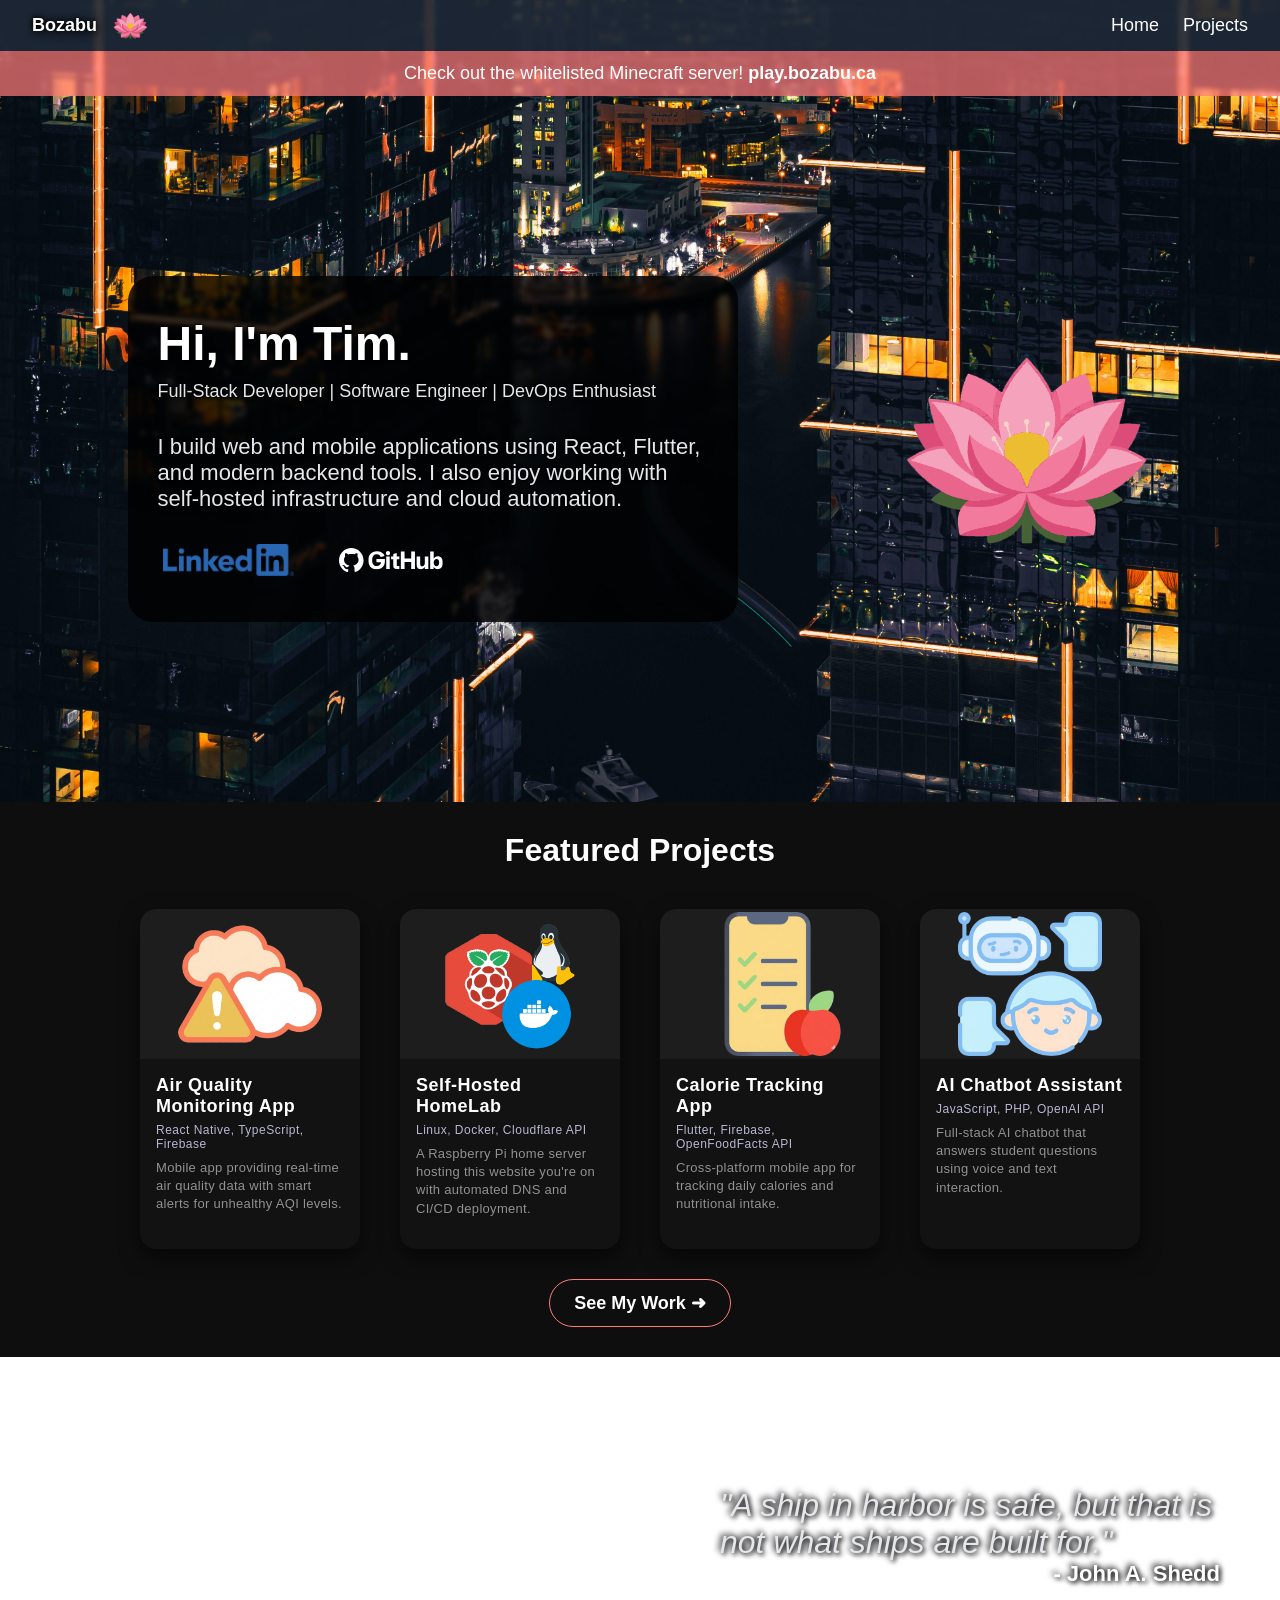
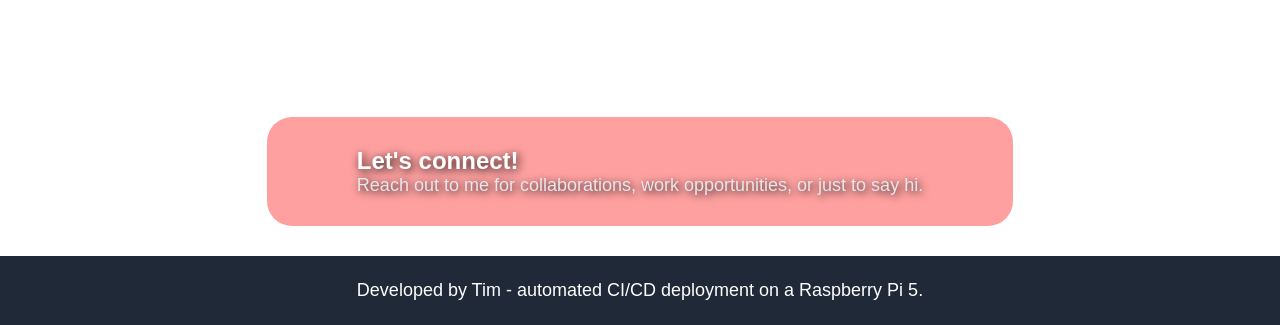
==== site/index.html @ 7a473f51 "linked project navs, change styles ver" ====
<!DOCTYPE html>
<html>
    <head>
        <meta charset="UTF-8">
        <link rel="stylesheet" href="styles.css?v=1.5">
        <link rel="stylesheet" href="https://rsms.me/inter/inter.css">
        <link rel="icon" href="resources/logos/LotusBua.png">
        <title>Bozabu Homepage</title>
    </head>
    <!--divider-->

    <body>
        <div class="top-navigation"> 
            <div class="header blur">
                <div class="iconText"><a href="/">Bozabu</a> <img class="iconLogo" src="resources/logos/LotusBua.png"></div>
                <ul>
                    <li><a href="/">Home</a></li>
                    <li><a href="/projects/">Projects</a></li>
                </ul>
            </div>
            <div class="banner blur">
                <p>Check out the whitelisted Minecraft server! <b> play.bozabu.ca </b></p>
            </div>
        </div>
        <div class="body">
            <div class="top-section">
                <div class="top-section-left rounded blur">
                    <h2>Hi, I'm Tim.</h2>
                    <p>Full-Stack Developer | Software Engineer | DevOps Enthusiast</p>
                    <p>I build web and mobile applications using React, Flutter, and modern backend tools. I also enjoy working with self-hosted infrastructure and cloud automation.</p>
                    <div class="social-links">
                        <a href="https://linkedin.com/in/timha612" target="_blank">
                            <img class="social-icon" src="resources/logos/LI-Logo.png" alt="LinkedIn">
                        </a>
                        <a href="https://github.com/IAmBamboo" target="_blank">
                            <img class="social-icon" src="resources/logos/GitHub_Lockup_White_Clearspace.svg" alt="GitHub">
                        </a>
                    </div>
                    
                </div>
                <img class="top-section-right" src="resources/logos/LotusBua.png">
            </div>
            <div class="middle-section">
                <div class="middle-title">Featured Projects</div>
                <div class="middle-image-container">
                    <a href="/projects/#air-quality" class="project-card-link">
                        <div class="project-card">
                            <div class="thumbnail-wrapper"> 
                                <img class="project-thumbnail" src="resources/thumbnails/AQIapp.png">
                            </div>
                            <div class="project-content">
                                <h3 class="project-title">Air Quality Monitoring App</h3>
                                <div class="project-tech">
                                    React Native, TypeScript, Firebase
                                </div>
                                <p class="project-description">
                                    Mobile app providing real-time air quality data with smart alerts for unhealthy AQI levels.
                                </p>
                            </div>
                        </div>
                    </a>
                    <a href="/projects/#homelab" class="project-card-link">
                        <div class="project-card">
                            <div class="thumbnail-wrapper"> 
                                <img class="project-thumbnail" src="resources/thumbnails/HomeLabThumb.png">
                            </div>
                            <div class="project-content">
                                <h3 class="project-title">Self-Hosted HomeLab</h3>
                                <div class="project-tech">
                                    Linux, Docker, Cloudflare API
                                </div>
                                <p class="project-description">
                                    A Raspberry Pi home server hosting this website you're on with automated DNS and CI/CD deployment.
                                </p>
                            </div>
                        </div>
                    </a>
                    <a href="/projects/#calorie-tracker" class="project-card-link">
                        <div class="project-card">
                            <div class="thumbnail-wrapper"> 
                                <img class="project-thumbnail" src="resources/thumbnails/CalorieApp.png">
                            </div>
                            <div class="project-content">
                                <h3 class="project-title">Calorie Tracking App</h3>
                                <div class="project-tech">
                                    Flutter, Firebase, OpenFoodFacts API
                                </div>
                                <p class="project-description">
                                    Cross-platform mobile app for tracking daily calories and nutritional intake.
                                </p>
                            </div>
                        </div>
                    </a>
                    <a href="/projects/#ai-chatbot" class="project-card-link">
                        <div class="project-card">
                            <div class="thumbnail-wrapper"> 
                                <img class="project-thumbnail" src="resources/thumbnails/AIchatbotapp.png">
                            </div>
                            <div class="project-content">
                                <h3 class="project-title">AI Chatbot Assistant</h3>
                                <div class="project-tech">
                                    JavaScript, PHP, OpenAI API
                                </div>
                                <p class="project-description">
                                    Full-stack AI chatbot that answers student questions using voice and text interaction.
                                </p>
                            </div>
                        </div>
                    </a>
                </div>
                <a href="/projects/" class="btnA">See My Work ➜</a>
            </div>
            <div class="lower-section">
                <div class="lower-section-quote">
                    <p class="quote">"A ship in harbor is safe, but that is not what ships are built for."</p>
                    <div class="quoteauthor">- John A. Shedd</div>
                </div>
                <div class="newsletter rounded blur">
                    <div class="newsletter-text">
                        <h2>Let's connect!</h2>
                        <p>Reach out to me for collaborations, work opportunities, or just to say hi.</p>
                    </div>
                </div>
            </div>
        </div>
        <div class="footer">
            Developed by Tim - automated CI/CD deployment on a Raspberry Pi 5.
        </div>
    </body>
</html>
---- site/styles.css ----
* {
    font-family: 'Inter', Arial, Helvetica, sans-serif;
    margin: 0;
    padding: 0;
    box-sizing: border-box;
}

body {
    margin-bottom: 0;
    margin-left: 0;
    margin-right: 0;
    padding: 0;
    background-image: url("resources/backgrounds/pexels-apasaric-2603464.jpg");
    background-attachment: fixed;
    background-position: center;
    background-repeat: no-repeat;
    background-size: cover;
    background-position-y: 0;
}

li {
    margin: 0;
    padding: 0;
    list-style-type: none;
}

a {
    text-decoration: none;
    color: white;
}

.blur {
    backdrop-filter: blur(2px);
}

.rounded {
    border-radius: 25px;
}

.top-navigation {
    position: sticky;
    top: 0;
    z-index: 1000;
}

.header {
    background-color: rgba(31, 41, 55, 0.9);
    display: flex;
    justify-content: space-between;
    padding: 8px 32px;
}

.banner {
    display: flex;
    justify-content: center;
    background-color: #ff7a7ab6;
    padding: 12px;
    color: white;
    font-size: 18px;
}

.header a {
    font-size: 18px;
}

.header a:hover {
    text-shadow: 0px 0px 2px white,
                1px 1px 2px white;
}

.header ul {
    display: flex;
    gap: 24px;
    align-items: center;
}

.iconText {
    text-shadow: 2px 2px 10px black,
                -1px -1px 4px black;
    color: white;
    font-size: 24px;
    font-weight: 700;
    gap: 16px;
    flex-shrink: 0;
    display: flex;
    align-items: center;
    justify-content: center;
}

.iconLogo {
    width: 35px;
    height: 35px;
}

.top-section {
    display: flex;
    flex-direction: column;
    padding: 180px 0;
    align-items: center;
}

.top-section-left {
    flex-direction: column;
    background-color: rgba(0,0,0,0.8);
    padding: 30px;
    display: flex;
    align-items: center;
    transition: all 0.4s ease;
}

.top-section-left:hover {
    background-color: rgba(0,0,0,0.85);
}

.top-section-left h2, .top-section-left p {
    max-width: 550px;
    text-align: center;
}

.top-section-left h2 {
    color: white;
    font-size: 48px;
    text-shadow: 2px 2px 10px black,
                -1px -1px 3px black;
    margin: 10px 0;
    transition: all 0.4s ease;
}

.top-section-left h2:hover {
    text-shadow: 0 0 10px white;
}

.top-section-left p:first-of-type {
    font-size: 18px;
    margin-top: 0;
    margin-bottom: 12px;
}

.top-section-left p {
    color: #E5E7EB;
    font-size: 22px;
    margin: 20px 0;
    transition: all 0.4s ease;
    text-shadow: 2px 2px 10px black,
                    -2px -2px 10px black,
                    -1px -1px 1px black,
                    1px 1px 1px black;
}

.top-section-left p:hover {
    text-shadow: 0 0 8px white;
    color: white;
}

.top-section-right {
    width: 250px;
    height: 250px;
    padding-top: 90px;
    transition: all 0.4s ease;
}

.top-section-right:hover {
    transform: scale(1.1);
    filter: brightness(1.2);
}

.middle-section {
    background-color: #0e0e0e;
    display: flex;
    flex-direction: column;
    align-items: center;
}

.middle-title {
    margin-top: 30px;
    color: white;
    font-size: 32px;
    font-weight: bold;
    text-align: center;
    transition: all 0.4s ease;
}

.middle-title:hover {
    text-shadow: 0 0 8px rgba(255, 255, 255, 0.637);
}

.middle-image-container {
    display: flex;
    flex-wrap: wrap;
    justify-content: center;
    align-items: center;
    gap: 40px;
    margin: 40px 0;
}

.btnA {
    margin: -10px 0 30px 0;
    padding: 12px 24px;
    border-radius: 24px;
    background-color: #0e0e0e;
    border: 1px solid #ff7a7a;
    font-size: 18px;
    font-weight: bold;
    color: white;
    flex-shrink: 0;
    transition: all 0.2s ease;
}

.btnA:hover {
    transform: scale(1.1);
    filter: brightness(1.2);
    box-shadow: 0 0 6px #ff7a7acb;
    background-color: #ff4f4f;
}

.lower-section {
    flex: 1;
    display: flex;
    flex-direction: column;
    justify-content: center;
    align-items: center;
    background-image: url("resources/backgrounds/pexels-aleksandar-pasaric-2341830.jpg");
    background-attachment: fixed;
    background-position: top;
    background-repeat: no-repeat;
    background-size: cover;
    padding: 0 0;
}

.lower-section-quote {
    padding: 130px 60px;
    display: flex;
    flex-direction: column;
    align-items: center;
}

p.quote, .quoteauthor {
    text-shadow: 2px 2px 5px black,
                    -2px -2px 6px black;
}

p.quote {
    color: #E5E7EB;
    font-size: 32px;
    font-style: italic;
    text-align: center;
    max-width: 500px;
}
.quoteauthor {
    color: white;
    font-size: 22px;
    font-weight: bold;
}

.newsletter {
    align-self: center;
    background-color: #ff7a7ab6;
    margin-bottom: 30px;
    display: flex;
    flex-direction: column;
    align-items: center;
    justify-content: space-between;
    padding: 10px 50px;
    gap: 20px;
    transition: all 0.8s ease;
}

.newsletter:hover {
    background-color: #ff7a7a;
}

.newsletter-text h2 {
    color: white;
    text-shadow: 2px 2px 10px black;
}

.newsletter-text p {
    color: #E5E7EB;
    text-shadow: 2px 2px 8px black;
    font-size: 18px;
}

.newsletter button {
    padding: 12px 36px;
    border-radius: 8px;
    background: rgba(245, 71, 71, 0.2);
    border: 1px solid white;
    font-size: 18px;
    font-weight: bold;
    color: white;
    flex-shrink: 0;
}

.newsletter button:hover {
    background: white;
    color: #ff7a7a;
    border: 1px solid #ff7a7a;
}

.footer {
    display: flex;
    justify-content: center;
    background-color: #1F2937;
    padding: 24px;
    color: white;
    font-size: 18px;
}

.project-card-link {
    text-decoration: none;
    display: block;
}

.project-card {
    width: 220px;
    min-height: 340px;
    background: #121212;
    border-radius: 16px;
    overflow: hidden;
    box-shadow: 0 8px 20px rgba(0,0,0,0.55);
    display: flex;
    flex-direction: column;
    transition: all 0.5s ease;
}

.project-card:hover {
    transform: translateY(-16px);
    box-shadow: 0 0 24px white;
}

.project-thumbnail {
    width: 90%;
    height: 150px;
    object-fit: contain;
    
}

.thumbnail-wrapper {
    padding: 30px;
    height: 150px;
    display: flex;
    justify-content: center;
    align-items: center;
    background-color: #ffffff0c;
}

.project-content {
    padding: 16px;
}

.project-title {
    font-size: 18px;
    color: white;
    margin-bottom: 6px;
    letter-spacing: 0.5px;
    font-weight: 600;
    text-shadow: 0 0 1px rgba(0,0,0,0.1);
}

.project-description {
    font-size: 13px;
    color: #929292;
    line-height: 1.4;
    font-weight: 400;
    letter-spacing: 0.3px;
    text-shadow: 0 0 1px rgba(0,0,0,0.1);
}

.project-tech {
    font-size: 12px;
    color: #b8b8d4;
    font-weight: 400;
    margin-bottom: 8px;
    letter-spacing: 0.5px;
    text-shadow: 0 0 1px rgba(0,0,0,0.1);
}

.social-links {
    display: flex;
    flex-direction: row;
    gap: 16px;
    margin: 12px 0;
    flex-wrap: wrap;
}

.social-icon {
    height: 32px;
    width: auto;
    transition: all 0.2s ease;
    margin-right: 20px;
    margin-left: 5px;
}

.social-icon:hover {
    transform: scale(1.1);
    filter: brightness(1.6);
}

@media(min-width: 1150px) {
    body {
        background-position-y: -900px;
    }
    .top-section {
        display: flex;
        flex-direction: row;
        justify-content: space-around;
        padding: 180px 90px;
        gap: 90px;
    }
    .lower-section, .lower-section-quote {
        align-items: flex-end;
    }

    .top-section-left {
        align-items: flex-start;
    }

    .top-section-right {
        padding-top: 0;
    }
    .top-section-left h2, .top-section-left p, p.quote {
        text-align: left;
    }
    .top-section-left button {
        align-self: flex-start;
    }
    .newsletter {
        flex-direction: row;
        gap: 120px;
        padding: 30px 90px;
    }
}
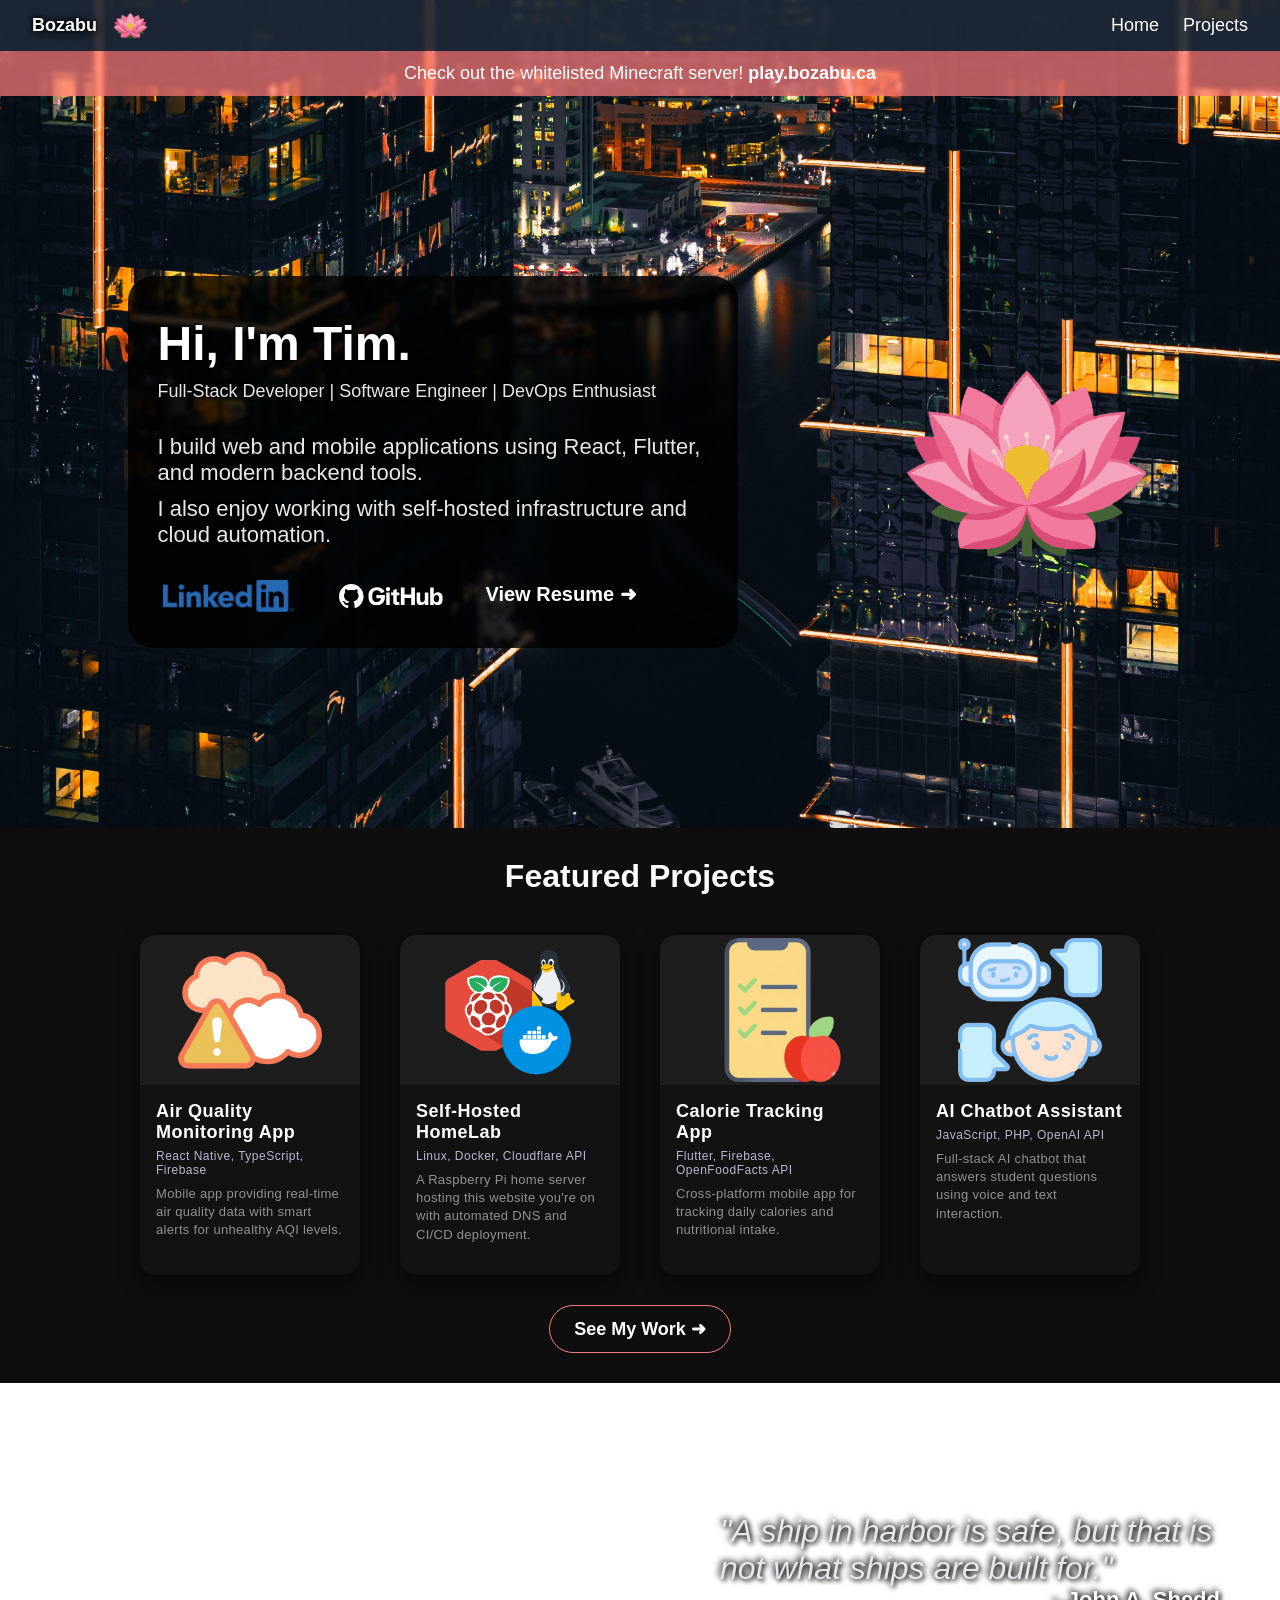
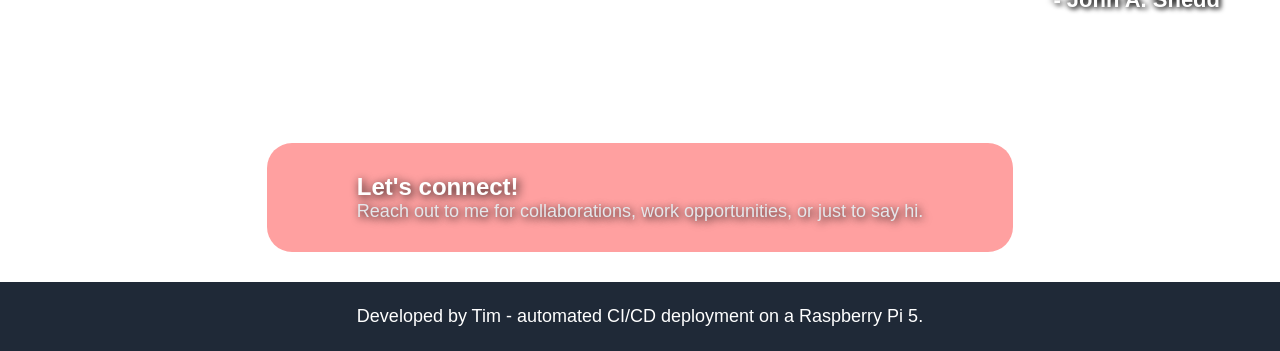
==== commit fee598eb: "add resume-btn, edit top-section-left paragraph" ====
--- a/site/index.html
+++ b/site/index.html
@@ -2,7 +2,7 @@
 <html>
     <head>
         <meta charset="UTF-8">
-        <link rel="stylesheet" href="styles.css?v=1.5">
+        <link rel="stylesheet" href="styles.css?v=1.51">
         <link rel="stylesheet" href="https://rsms.me/inter/inter.css">
         <link rel="icon" href="resources/logos/LotusBua.png">
         <title>Bozabu Homepage</title>
@@ -27,7 +27,8 @@
                 <div class="top-section-left rounded blur">
                     <h2>Hi, I'm Tim.</h2>
                     <p>Full-Stack Developer | Software Engineer | DevOps Enthusiast</p>
-                    <p>I build web and mobile applications using React, Flutter, and modern backend tools. I also enjoy working with self-hosted infrastructure and cloud automation.</p>
+                    <p>I build web and mobile applications using React, Flutter, and modern backend tools.</p>
+                    <p>I also enjoy working with self-hosted infrastructure and cloud automation.</p>
                     <div class="social-links">
                         <a href="https://linkedin.com/in/timha612" target="_blank">
                             <img class="social-icon" src="resources/logos/LI-Logo.png" alt="LinkedIn">
@@ -35,6 +36,7 @@
                         <a href="https://github.com/IAmBamboo" target="_blank">
                             <img class="social-icon" src="resources/logos/GitHub_Lockup_White_Clearspace.svg" alt="GitHub">
                         </a>
+                        <a href="resources/TimHaResume.pdf" target="_blank" class="resume-btn">View Resume ➜</a>
                     </div>
                     
                 </div>
--- a/site/styles.css
+++ b/site/styles.css
@@ -147,6 +147,10 @@
                     1px 1px 1px black;
 }
 
+.top-section-left p:last-of-type {
+    margin-top: -10px;
+}
+
 .top-section-left p:hover {
     text-shadow: 0 0 8px white;
     color: white;
@@ -379,14 +383,14 @@
     display: flex;
     flex-direction: row;
     gap: 16px;
-    margin: 12px 0;
+    margin: 12px 0 -30px 0;
     flex-wrap: wrap;
 }
 
 .social-icon {
     height: 32px;
     width: auto;
-    transition: all 0.2s ease;
+    transition: all 0.4s ease;
     margin-right: 20px;
     margin-left: 5px;
 }
@@ -394,6 +398,23 @@
 .social-icon:hover {
     transform: scale(1.1);
     filter: brightness(1.6);
+}
+
+.resume-btn {
+    margin: -10px 0 30px 0;
+    padding: 12px 2px;
+    border-radius: 24px;
+    font-size: 20px;
+    font-weight: bold;
+    color: white;
+    flex-shrink: 0;
+    transition: all 0.4s ease;
+}
+
+.resume-btn:hover {
+    transform: scale(1.1);
+    filter: brightness(1.2);
+    text-shadow: 0 0 4px white;
 }
 
 @media(min-width: 1150px) {
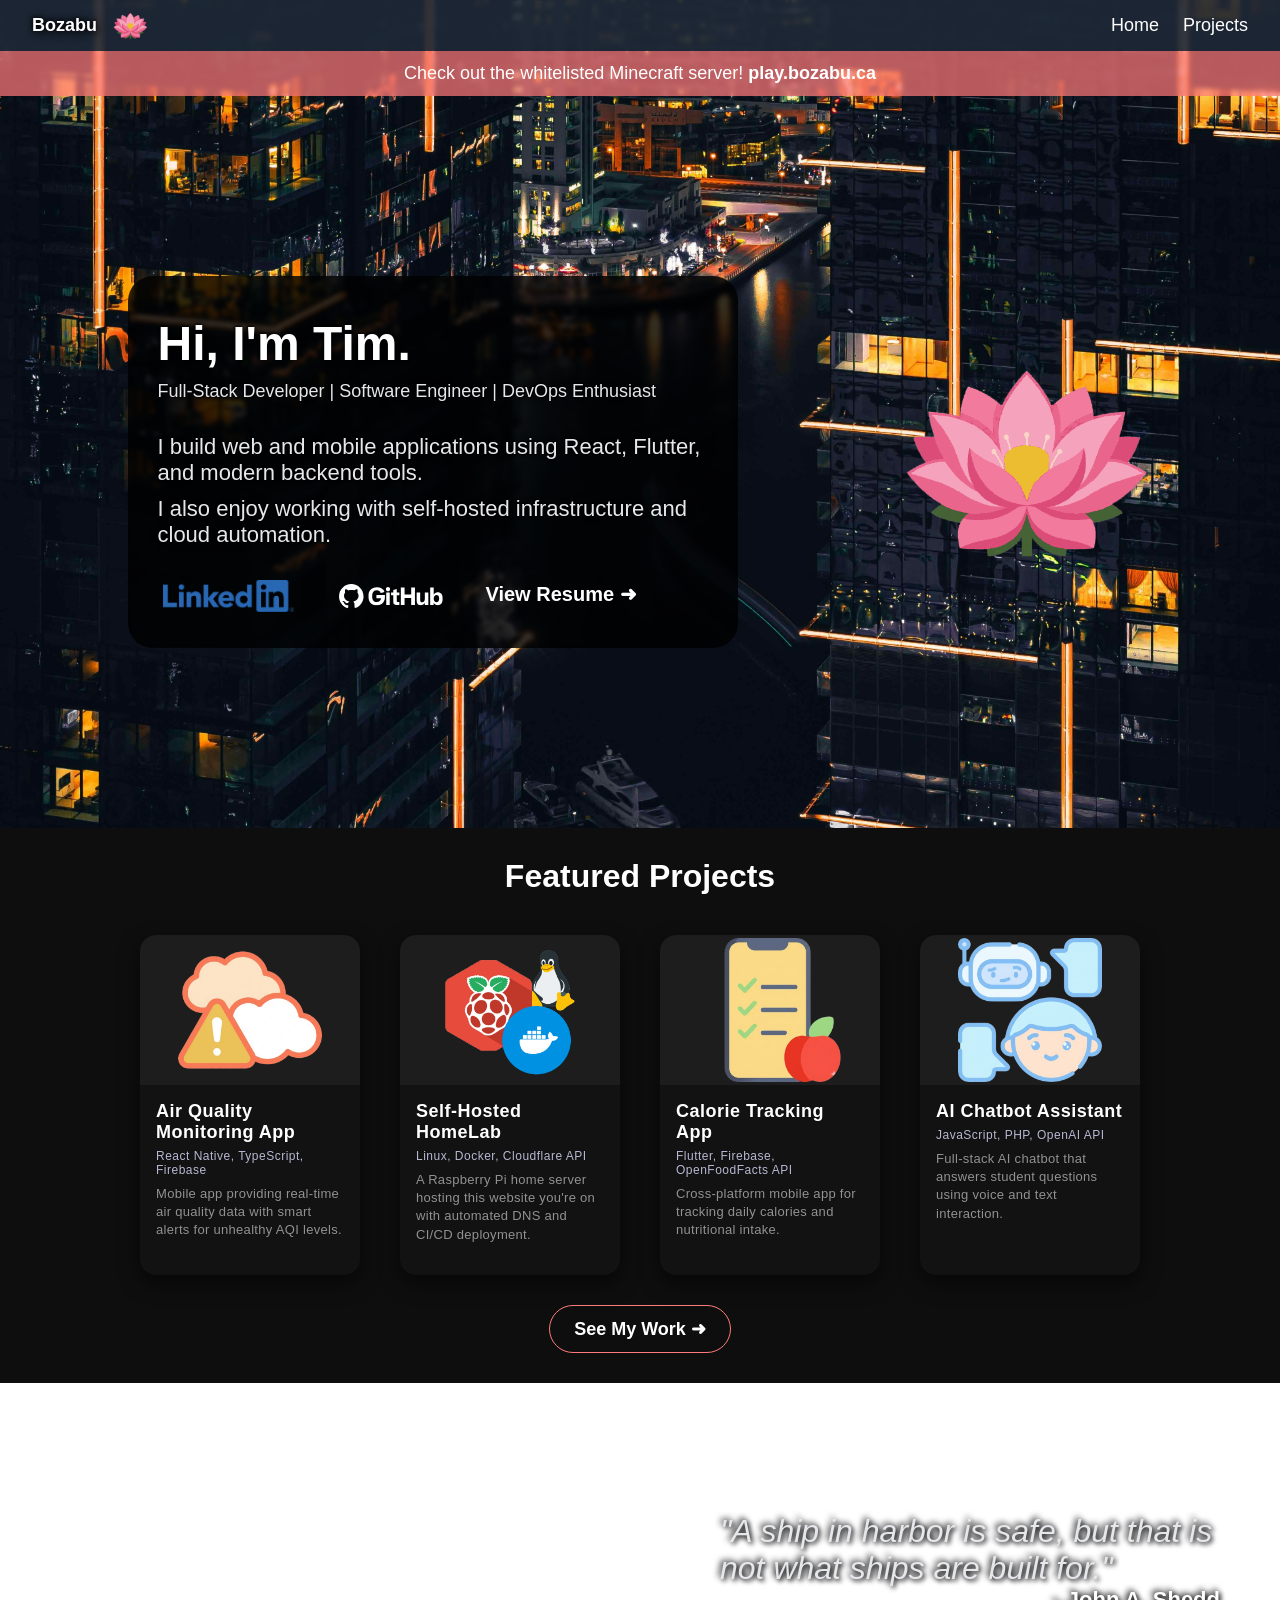
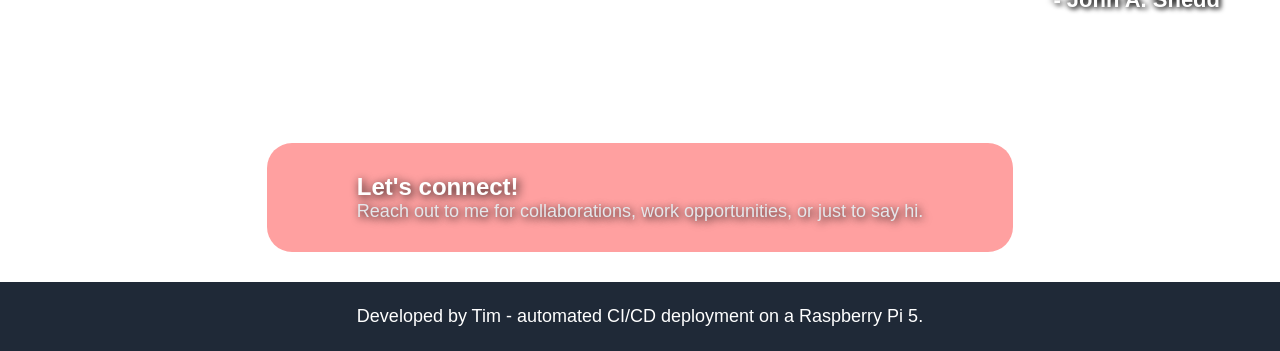
==== commit f1f2fe6b: "Update styles ver" ====
--- a/site/index.html
+++ b/site/index.html
@@ -2,7 +2,7 @@
 <html>
     <head>
         <meta charset="UTF-8">
-        <link rel="stylesheet" href="styles.css?v=1.51">
+        <link rel="stylesheet" href="styles.css?v=1.52">
         <link rel="stylesheet" href="https://rsms.me/inter/inter.css">
         <link rel="icon" href="resources/logos/LotusBua.png">
         <title>Bozabu Homepage</title>
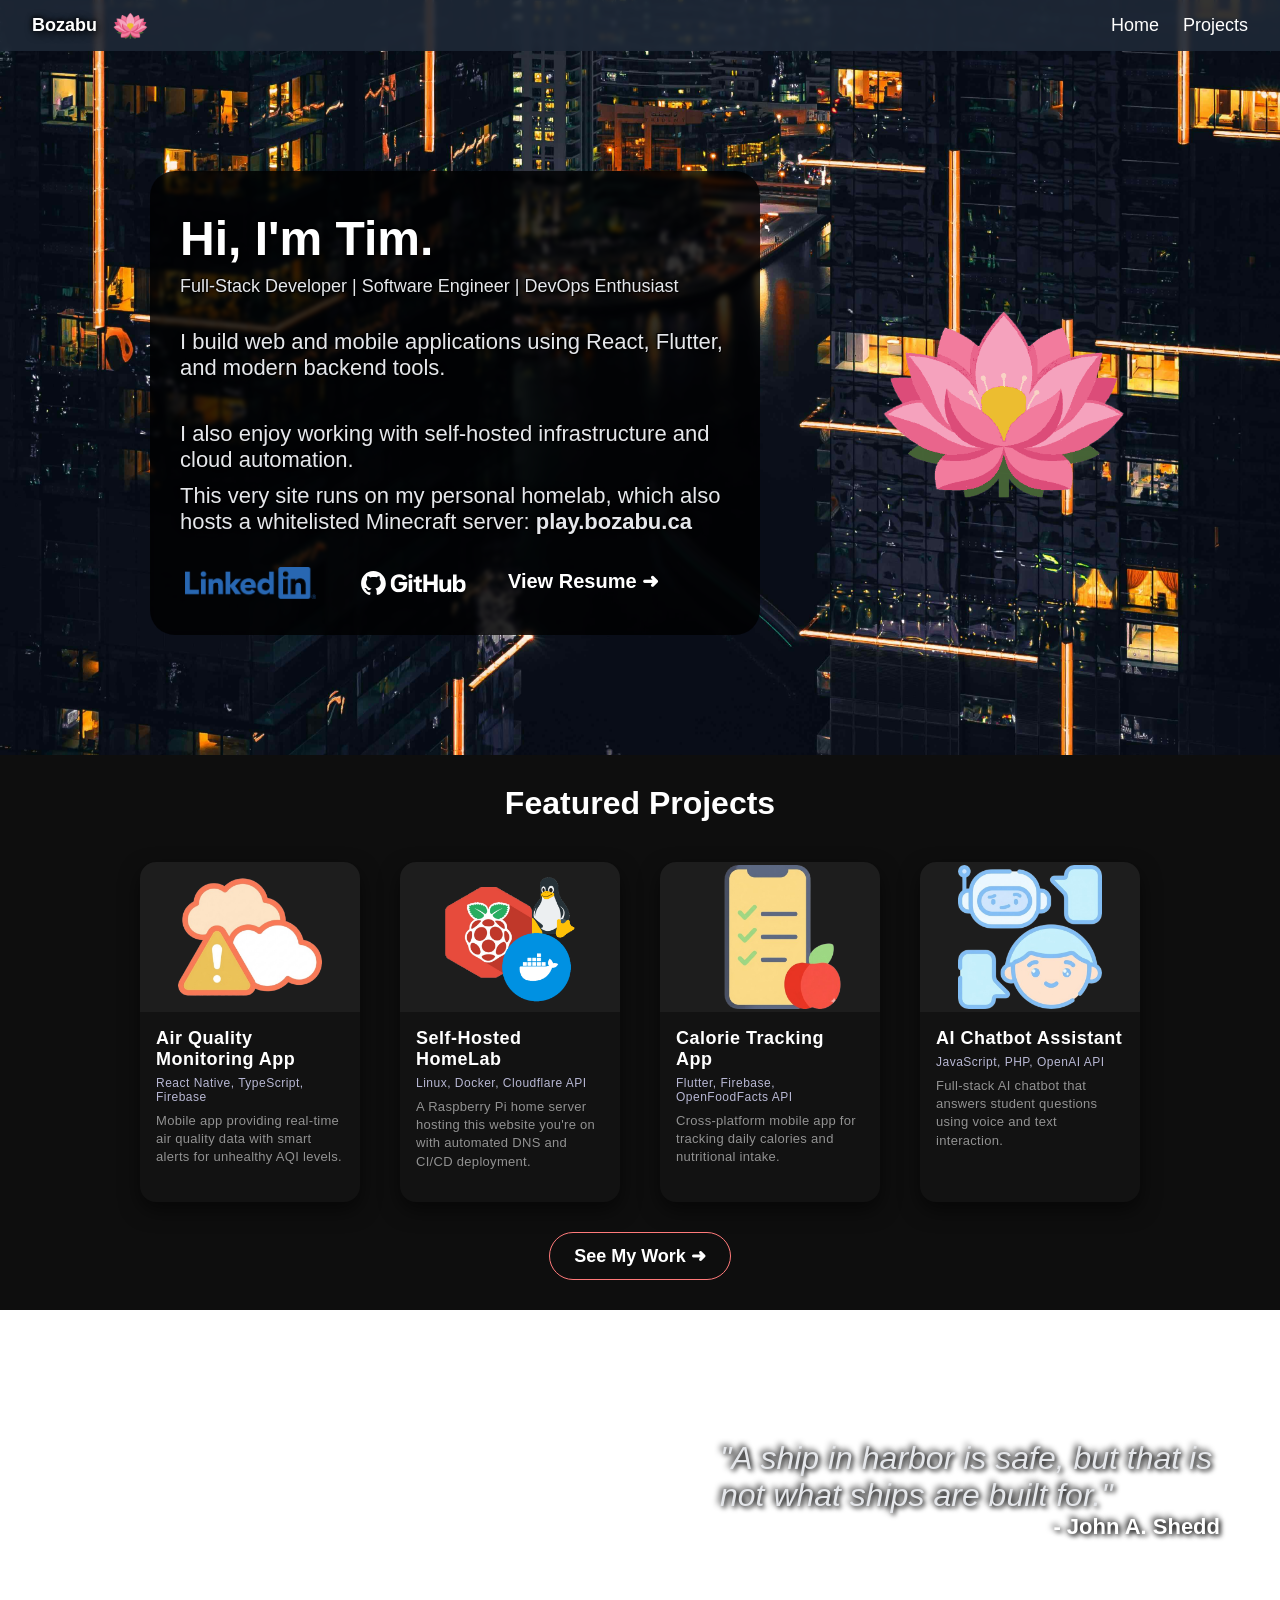
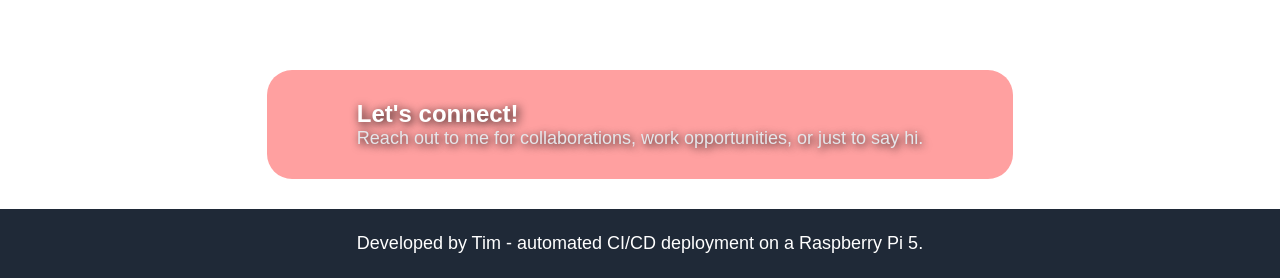
==== commit 74d4cd99: "Move banner, update styles ver" ====
--- a/site/index.html
+++ b/site/index.html
@@ -2,7 +2,7 @@
 <html>
     <head>
         <meta charset="UTF-8">
-        <link rel="stylesheet" href="styles.css?v=1.52">
+        <link rel="stylesheet" href="styles.css?v=1.53">
         <link rel="stylesheet" href="https://rsms.me/inter/inter.css">
         <link rel="icon" href="resources/logos/LotusBua.png">
         <title>Bozabu Homepage</title>
@@ -18,9 +18,11 @@
                     <li><a href="/projects/">Projects</a></li>
                 </ul>
             </div>
-            <div class="banner blur">
+            <!-- Banner would go here 
+             <div class="banner blur">
                 <p>Check out the whitelisted Minecraft server! <b> play.bozabu.ca </b></p>
             </div>
+            -->
         </div>
         <div class="body">
             <div class="top-section">
@@ -29,6 +31,7 @@
                     <p>Full-Stack Developer | Software Engineer | DevOps Enthusiast</p>
                     <p>I build web and mobile applications using React, Flutter, and modern backend tools.</p>
                     <p>I also enjoy working with self-hosted infrastructure and cloud automation.</p>
+                    <p>This very site runs on my personal homelab, which also hosts a whitelisted Minecraft server: <b>play.bozabu.ca</b></p>
                     <div class="social-links">
                         <a href="https://linkedin.com/in/timha612" target="_blank">
                             <img class="social-icon" src="resources/logos/LI-Logo.png" alt="LinkedIn">
--- a/site/styles.css
+++ b/site/styles.css
@@ -424,9 +424,9 @@
     .top-section {
         display: flex;
         flex-direction: row;
-        justify-content: space-around;
-        padding: 180px 90px;
-        gap: 90px;
+        justify-content: center;
+        padding: 120px 120px;
+        gap: 120px;
     }
     .lower-section, .lower-section-quote {
         align-items: flex-end;
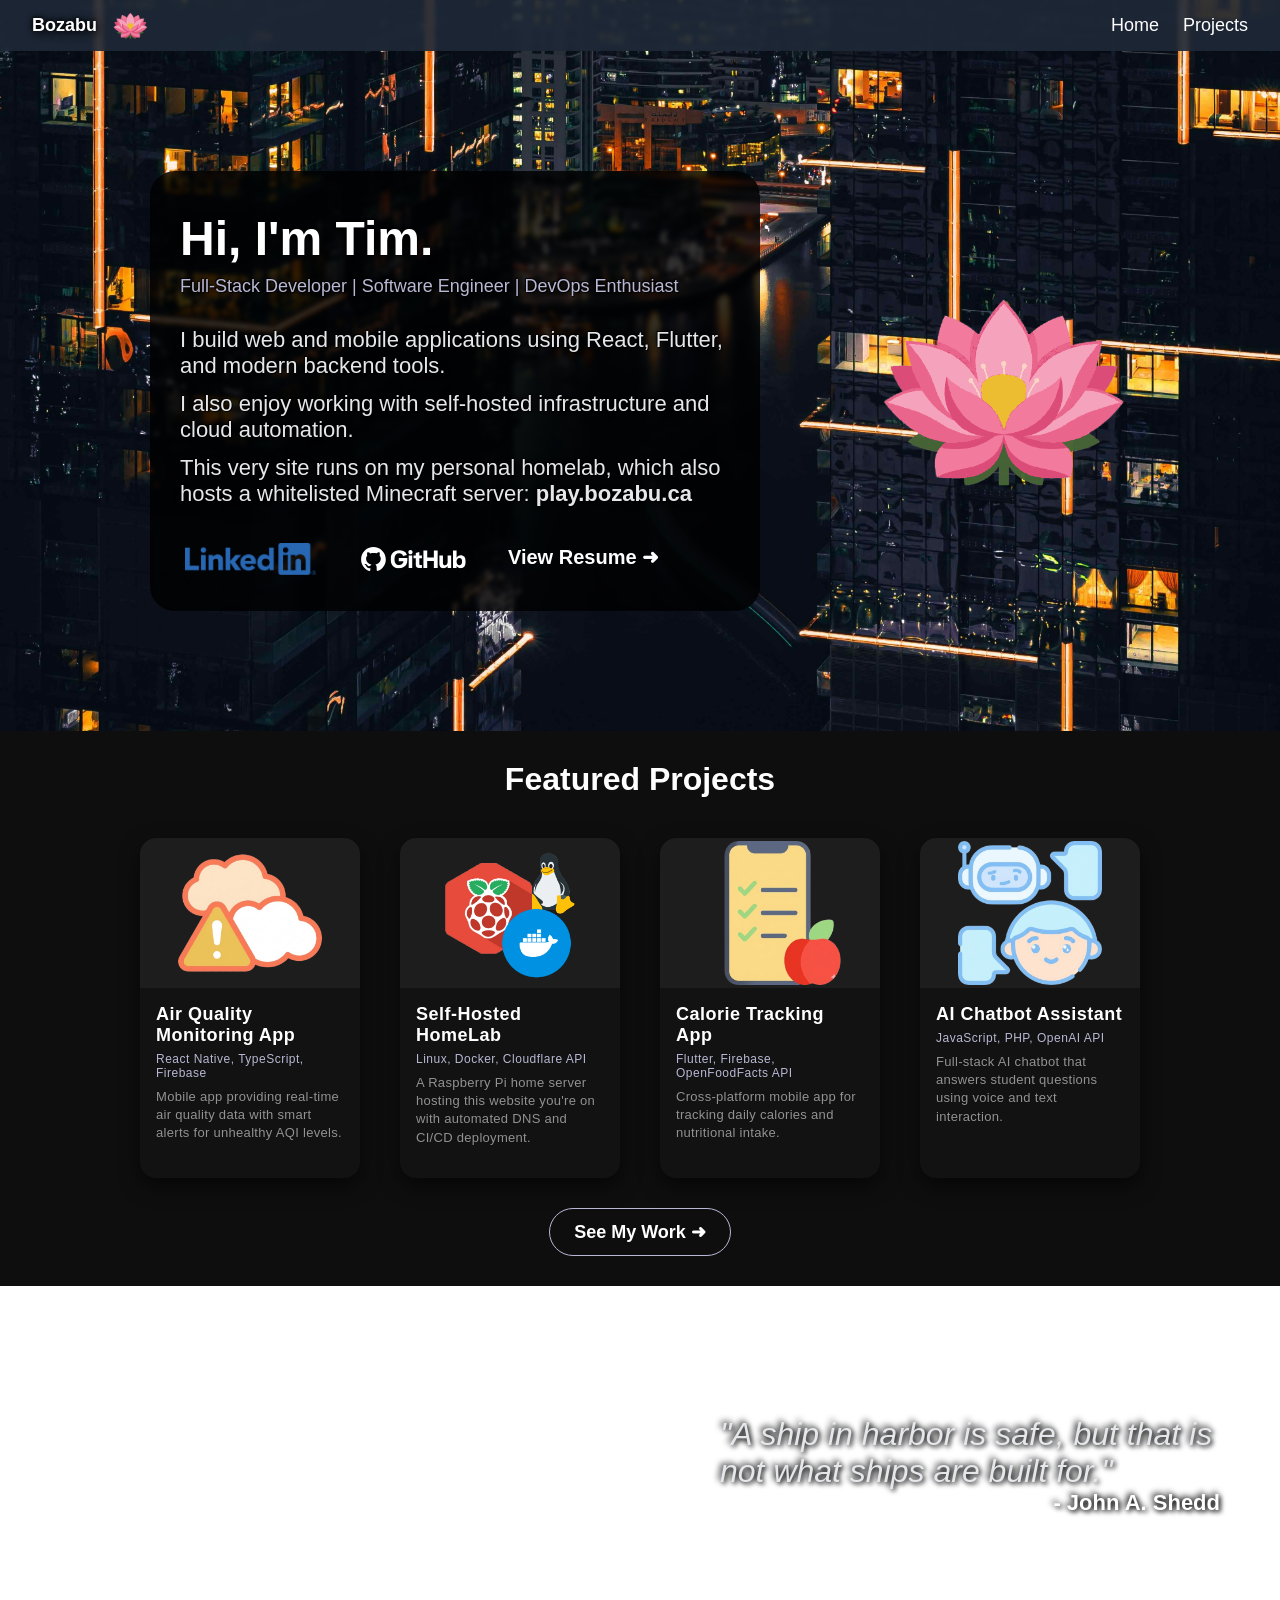
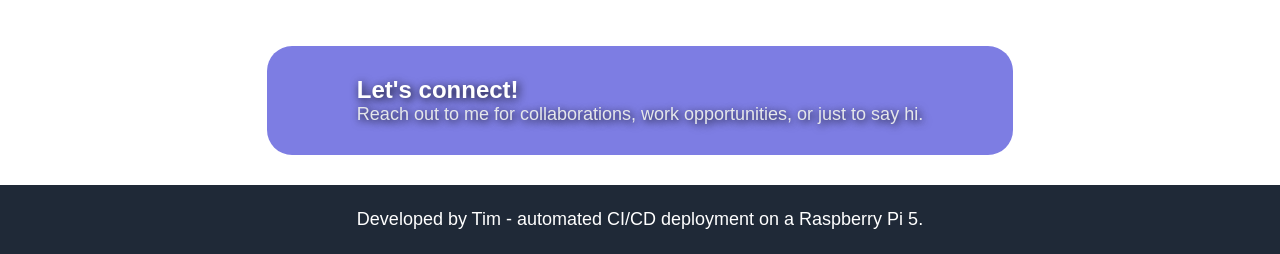
==== commit a8155875: "Update styles ver" ====
--- a/site/index.html
+++ b/site/index.html
@@ -2,7 +2,7 @@
 <html>
     <head>
         <meta charset="UTF-8">
-        <link rel="stylesheet" href="styles.css?v=1.53">
+        <link rel="stylesheet" href="styles.css?v=1.54">
         <link rel="stylesheet" href="https://rsms.me/inter/inter.css">
         <link rel="icon" href="resources/logos/LotusBua.png">
         <title>Bozabu Homepage</title>
--- a/site/styles.css
+++ b/site/styles.css
@@ -48,13 +48,18 @@
     display: flex;
     justify-content: space-between;
     padding: 8px 32px;
+    transition: background-color 0.4s ease;
+}
+
+.header:hover {
+    background-color: rgba(31, 41, 55, 1);
 }
 
 .banner {
     display: flex;
     justify-content: center;
     background-color: #ff7a7ab6;
-    padding: 12px;
+    padding: 4px;
     color: white;
     font-size: 18px;
 }
@@ -105,7 +110,7 @@
     padding: 30px;
     display: flex;
     align-items: center;
-    transition: all 0.4s ease;
+    transition: background-color 0.4s ease;
 }
 
 .top-section-left:hover {
@@ -133,13 +138,14 @@
 .top-section-left p:first-of-type {
     font-size: 18px;
     margin-top: 0;
-    margin-bottom: 12px;
+    margin-bottom: 24px;
+    color: #b8b8d4;
 }
 
 .top-section-left p {
     color: #E5E7EB;
     font-size: 22px;
-    margin: 20px 0;
+    margin: 6px 0;
     transition: all 0.4s ease;
     text-shadow: 2px 2px 10px black,
                     -2px -2px 10px black,
@@ -148,7 +154,7 @@
 }
 
 .top-section-left p:last-of-type {
-    margin-top: -10px;
+    margin-bottom: 24px;
 }
 
 .top-section-left p:hover {
@@ -202,7 +208,7 @@
     padding: 12px 24px;
     border-radius: 24px;
     background-color: #0e0e0e;
-    border: 1px solid #ff7a7a;
+    border: 1px solid #b8b8d4;
     font-size: 18px;
     font-weight: bold;
     color: white;
@@ -213,8 +219,8 @@
 .btnA:hover {
     transform: scale(1.1);
     filter: brightness(1.2);
-    box-shadow: 0 0 6px #ff7a7acb;
-    background-color: #ff4f4f;
+    box-shadow: 0 0 6px #a8a8dacb;
+    background-color: #4a4ad8;
 }
 
 .lower-section {
@@ -258,7 +264,7 @@
 
 .newsletter {
     align-self: center;
-    background-color: #ff7a7ab6;
+    background-color: #4a4ad8b6;
     margin-bottom: 30px;
     display: flex;
     flex-direction: column;
@@ -270,7 +276,7 @@
 }
 
 .newsletter:hover {
-    background-color: #ff7a7a;
+    background-color: #4a4ad8;
 }
 
 .newsletter-text h2 {
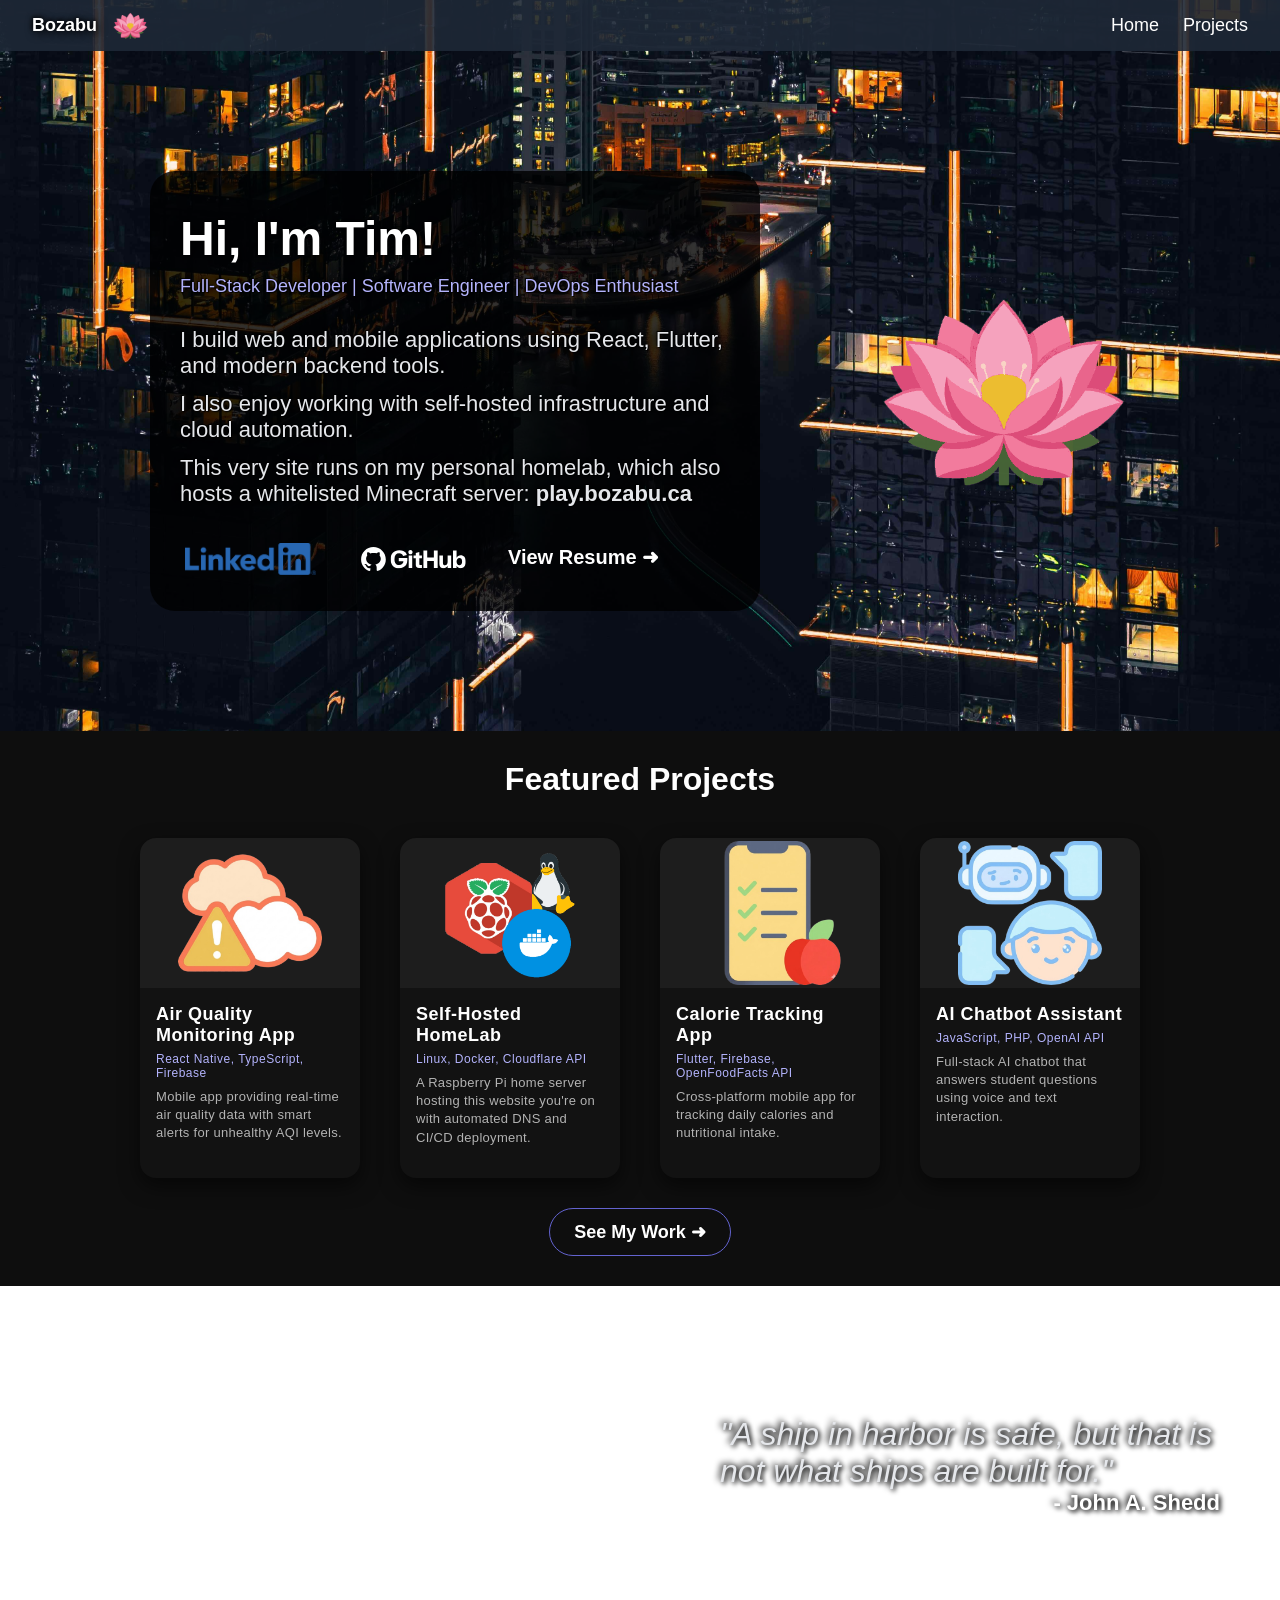
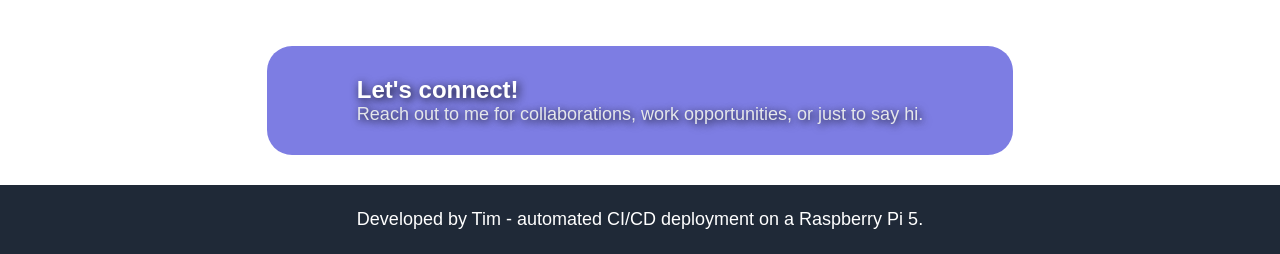
==== commit cf9e7270: "Update styles ver" ====
--- a/site/index.html
+++ b/site/index.html
@@ -2,7 +2,7 @@
 <html>
     <head>
         <meta charset="UTF-8">
-        <link rel="stylesheet" href="styles.css?v=1.54">
+        <link rel="stylesheet" href="styles.css?v=1.55">
         <link rel="stylesheet" href="https://rsms.me/inter/inter.css">
         <link rel="icon" href="resources/logos/LotusBua.png">
         <title>Bozabu Homepage</title>
@@ -27,7 +27,7 @@
         <div class="body">
             <div class="top-section">
                 <div class="top-section-left rounded blur">
-                    <h2>Hi, I'm Tim.</h2>
+                    <h2>Hi, I'm Tim!</h2>
                     <p>Full-Stack Developer | Software Engineer | DevOps Enthusiast</p>
                     <p>I build web and mobile applications using React, Flutter, and modern backend tools.</p>
                     <p>I also enjoy working with self-hosted infrastructure and cloud automation.</p>
--- a/site/styles.css
+++ b/site/styles.css
@@ -16,6 +16,7 @@
     background-repeat: no-repeat;
     background-size: cover;
     background-position-y: 0;
+    backdrop-filter: blur(0.6px);
 }
 
 li {
@@ -139,7 +140,7 @@
     font-size: 18px;
     margin-top: 0;
     margin-bottom: 24px;
-    color: #b8b8d4;
+    color: #b3b3fc;
 }
 
 .top-section-left p {
@@ -208,7 +209,7 @@
     padding: 12px 24px;
     border-radius: 24px;
     background-color: #0e0e0e;
-    border: 1px solid #b8b8d4;
+    border: 1px solid #6363cf;
     font-size: 18px;
     font-weight: bold;
     color: white;
@@ -219,7 +220,7 @@
 .btnA:hover {
     transform: scale(1.1);
     filter: brightness(1.2);
-    box-shadow: 0 0 6px #a8a8dacb;
+    box-shadow: 0 0 6px #6363cfcb;
     background-color: #4a4ad8;
 }
 
@@ -369,7 +370,7 @@
 
 .project-description {
     font-size: 13px;
-    color: #929292;
+    color: #b3b3b3;
     line-height: 1.4;
     font-weight: 400;
     letter-spacing: 0.3px;
@@ -378,7 +379,7 @@
 
 .project-tech {
     font-size: 12px;
-    color: #b8b8d4;
+    color: #b3b3fc;
     font-weight: 400;
     margin-bottom: 8px;
     letter-spacing: 0.5px;
